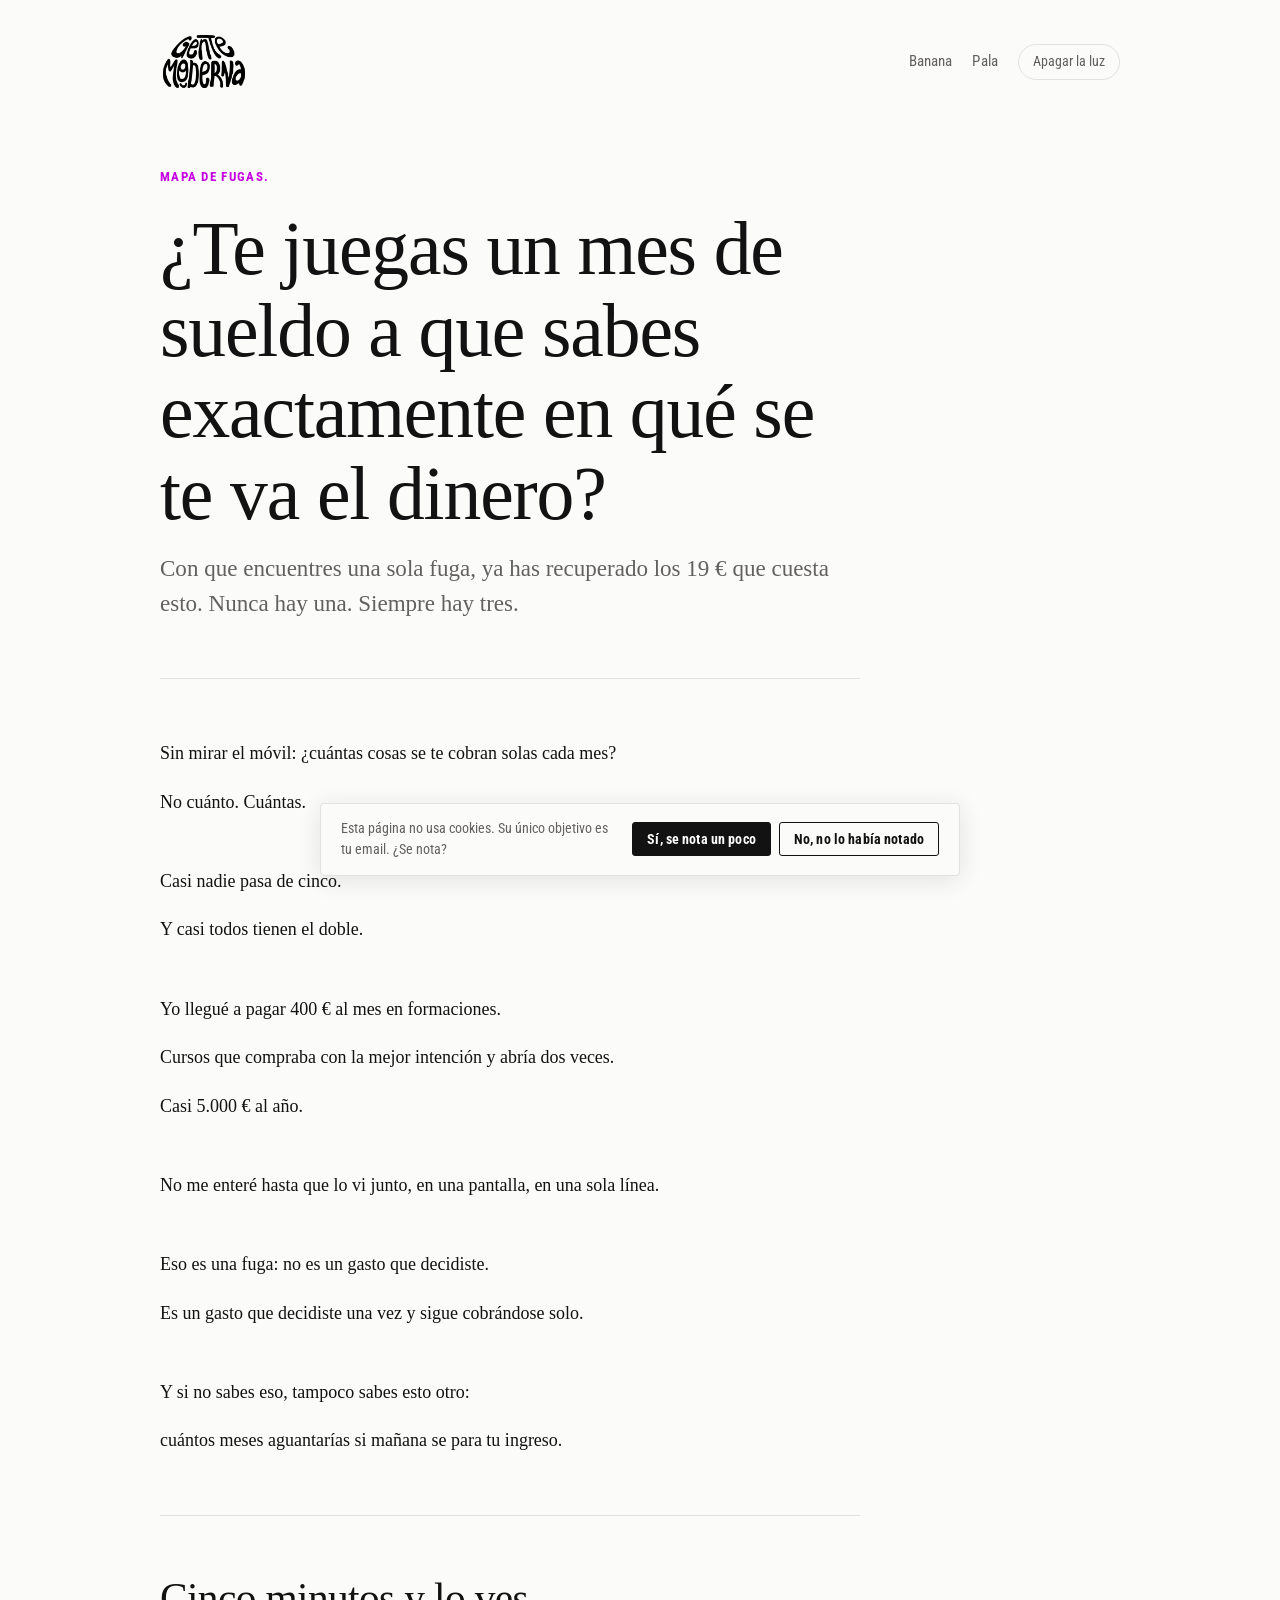
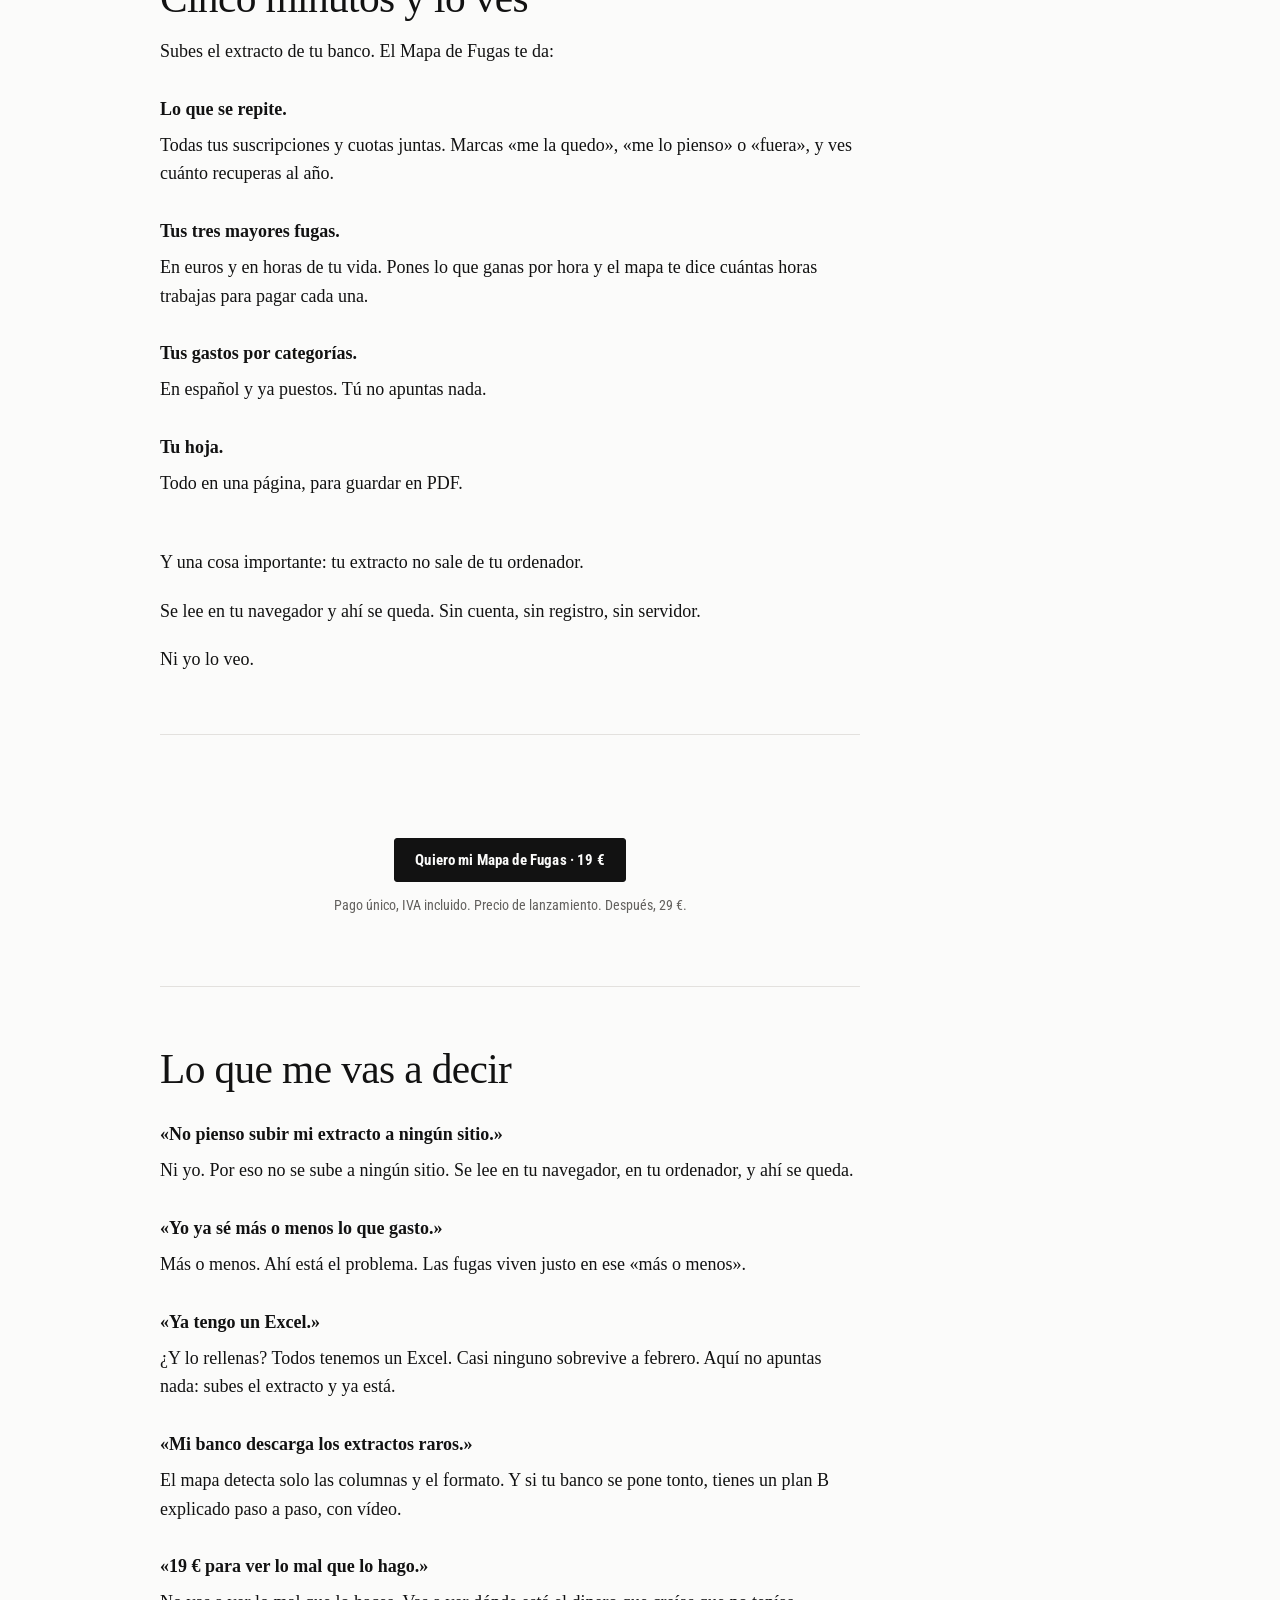
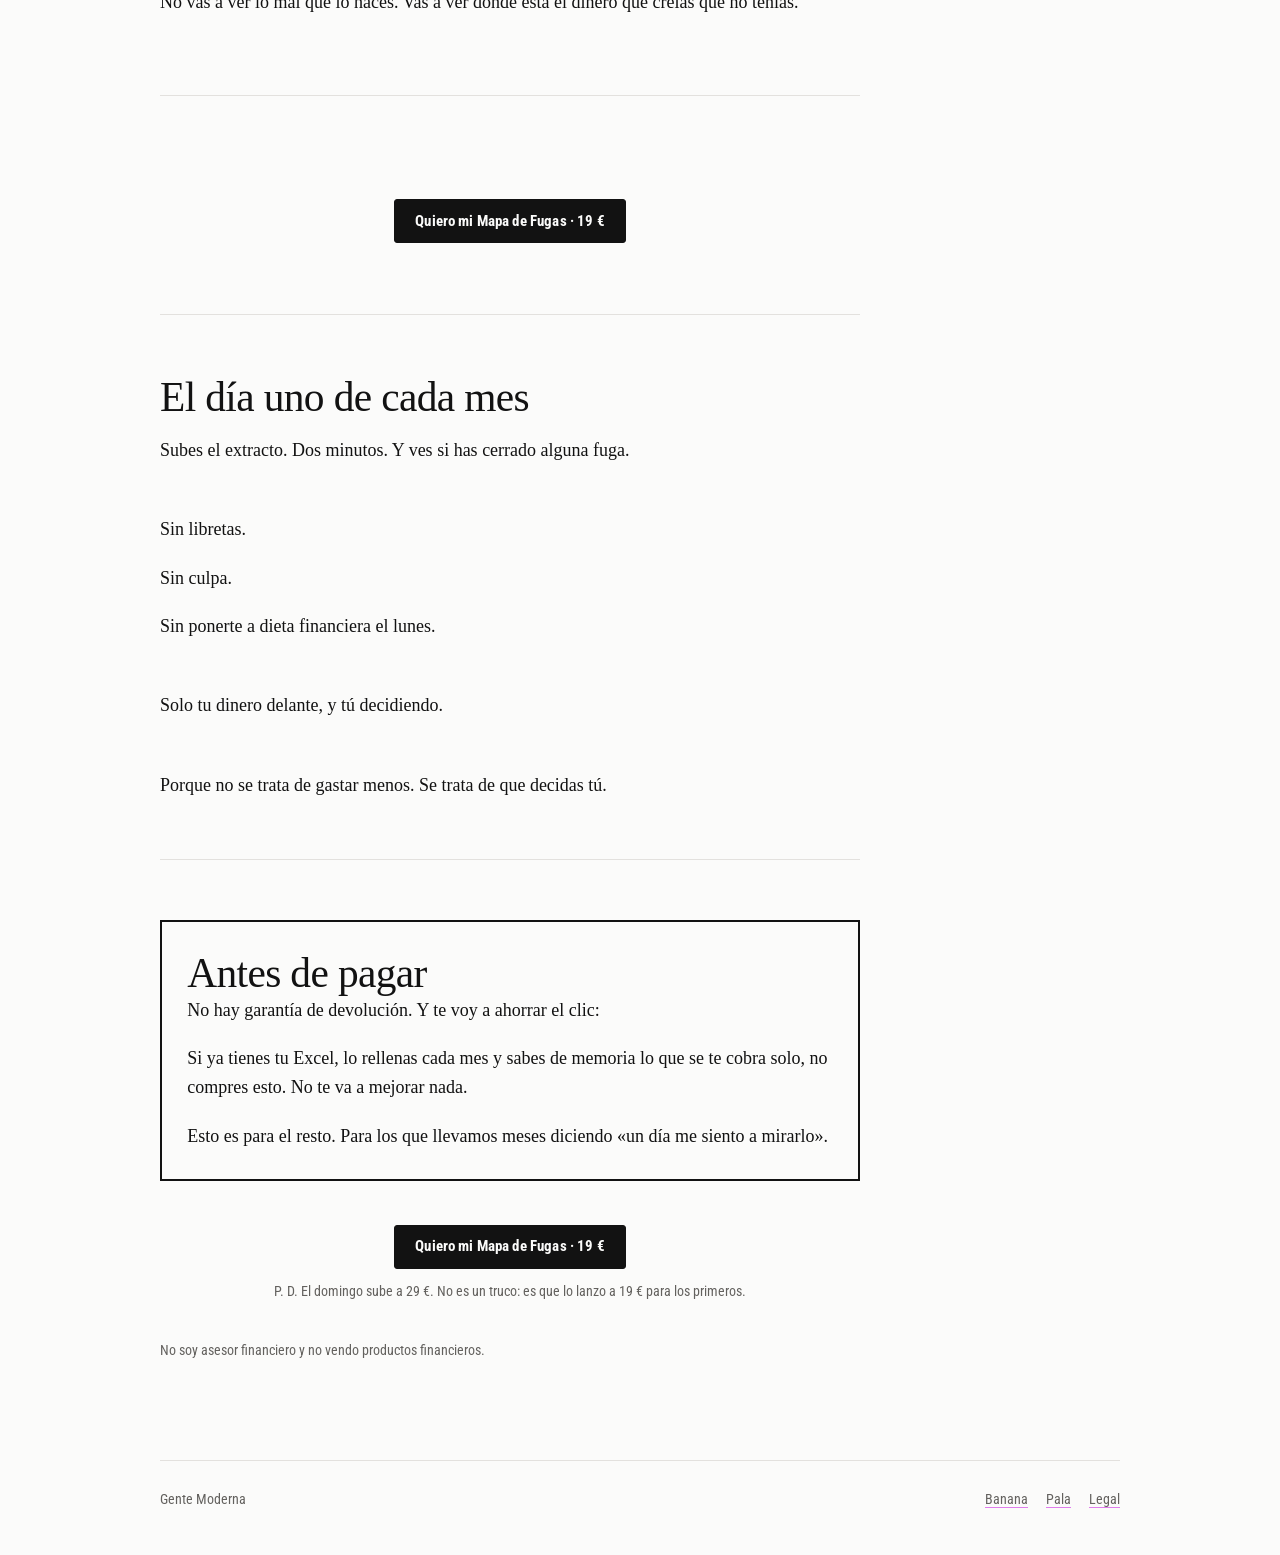
==== mapa-de-fugas/index.html @ 333acfe8 "Mapa de Fugas: página de ventas en /mapa-de-fugas" ====
<!doctype html>
<html lang="es">
  <head>
    <meta charset="utf-8">
    <meta name="viewport" content="width=device-width, initial-scale=1">
    <title>Mapa de Fugas - Gente Moderna</title>
    <meta name="description" content="Sube el extracto de tu banco y mira por dónde se te va el dinero. Tus tres mayores fugas, en euros y en horas de tu vida.">
    <meta property="og:type" content="website">
    <meta property="og:title" content="Mapa de Fugas — Gente Moderna">
    <meta property="og:description" content="¿Te juegas un mes de sueldo a que sabes exactamente en qué se te va el dinero?">
    <meta property="og:url" content="https://www.gentemoderna.com/mapa-de-fugas/">
    <meta property="og:image" content="https://www.gentemoderna.com/assets/banana-men.jpg">
    <meta name="twitter:card" content="summary_large_image">
    <meta name="twitter:title" content="Mapa de Fugas — Gente Moderna">
    <meta name="twitter:description" content="¿Te juegas un mes de sueldo a que sabes exactamente en qué se te va el dinero?">
    <meta name="twitter:image" content="https://www.gentemoderna.com/assets/banana-men.jpg">
    <link rel="icon" href="/assets/FAVICON_BUENO.png" type="image/png">
    <link rel="apple-touch-icon" href="/assets/FAVICON_BUENO.png">
    <meta name="theme-color" content="#fbfbfa" media="(prefers-color-scheme: light)">
    <meta name="theme-color" content="#121212" media="(prefers-color-scheme: dark)">
    <link rel="stylesheet" href="/styles.css">
    <script>
      (function(){
        var t = localStorage.getItem("gm-theme");
        var d = window.matchMedia("(prefers-color-scheme: dark)").matches;
        document.documentElement.dataset.theme = t || (d ? "dark" : "light");
      })();
    </script>
    <script defer src="/_vercel/insights/script.js"></script>
    <style>
      .oferta { border-top: 2px solid currentColor; border-bottom: 2px solid currentColor; padding: 1.6em 0; }
      .obj dt { font-weight: 800; margin-top: 1.6em; }
      .obj dd { margin: .4em 0 0; }
      .cierre { border: 2px solid currentColor; padding: 1.6em 1.4em; }
      .cta-wrap { text-align: center; margin: 2.4em 0 .6em; }
      .cta-wrap .micro { margin-top: .9em; }
    </style>
  </head>
  <body>
    <header class="site-header">
      <a class="brand" href="/index.html" aria-label="Gente Moderna">
        <img class="brand-logo light" src="/assets/logo-negro.png" alt="Gente Moderna">
        <img class="brand-logo dark" src="/assets/logo-blanco.png" alt="">
      </a>
      <nav class="nav" aria-label="Principal">
        <a href="/sobre-mi.html">Banana</a>
        <a href="/pala.html">Pala</a>
        <button class="theme-toggle" type="button" data-theme-toggle>Apagar la luz</button>
      </nav>
    </header>

    <main>

      <section class="page-intro">
        <p class="eyebrow">Mapa de Fugas.</p>
        <h1>¿Te juegas un mes de sueldo a que sabes exactamente en qué se te va el dinero?</h1>
        <p class="lede">Con que encuentres una sola fuga, ya has recuperado los 19 € que cuesta esto. Nunca hay una. Siempre hay tres.</p>
      </section>

      <section class="section">
        <p>Sin mirar el móvil: ¿cuántas cosas se te cobran solas cada mes?</p>
        <p>No cuánto. Cuántas.</p>
        <p class="gap">Casi nadie pasa de cinco.</p>
        <p>Y casi todos tienen el doble.</p>
        <p class="gap">Yo llegué a pagar 400 € al mes en formaciones.</p>
        <p>Cursos que compraba con la mejor intención y abría dos veces.</p>
        <p>Casi 5.000 € al año.</p>
        <p class="gap">No me enteré hasta que lo vi junto, en una pantalla, en una sola línea.</p>
        <p class="gap">Eso es una fuga: no es un gasto que decidiste.</p>
        <p>Es un gasto que decidiste una vez y sigue cobrándose solo.</p>
        <p class="gap">Y si no sabes eso, tampoco sabes esto otro:</p>
        <p>cuántos meses aguantarías si mañana se para tu ingreso.</p>
      </section>

      <section class="section">
        <h2>Cinco minutos y lo ves</h2>
        <p>Subes el extracto de tu banco. El Mapa de Fugas te da:</p>
        <dl class="obj">
          <dt>Lo que se repite.</dt>
          <dd>Todas tus suscripciones y cuotas juntas. Marcas «me la quedo», «me lo pienso» o «fuera», y ves cuánto recuperas al año.</dd>
          <dt>Tus tres mayores fugas.</dt>
          <dd>En euros y en horas de tu vida. Pones lo que ganas por hora y el mapa te dice cuántas horas trabajas para pagar cada una.</dd>
          <dt>Tus gastos por categorías.</dt>
          <dd>En español y ya puestos. Tú no apuntas nada.</dd>
          <dt>Tu hoja.</dt>
          <dd>Todo en una página, para guardar en PDF.</dd>
        </dl>
        <p class="gap">Y una cosa importante: tu extracto no sale de tu ordenador.</p>
        <p>Se lee en tu navegador y ahí se queda. Sin cuenta, sin registro, sin servidor.</p>
        <p>Ni yo lo veo.</p>
      </section>

      <section class="section">
        <div class="cta-wrap">
          <a class="button" href="https://jof.systeme.io/mapa-de-fugas">Quiero mi Mapa de Fugas · 19 €</a>
          <p class="micro">Pago único, IVA incluido. Precio de lanzamiento. Después, 29 €.</p>
        </div>
      </section>

      <section class="section">
        <h2>Lo que me vas a decir</h2>
        <dl class="obj">
          <dt>«No pienso subir mi extracto a ningún sitio.»</dt>
          <dd>Ni yo. Por eso no se sube a ningún sitio. Se lee en tu navegador, en tu ordenador, y ahí se queda.</dd>
          <dt>«Yo ya sé más o menos lo que gasto.»</dt>
          <dd>Más o menos. Ahí está el problema. Las fugas viven justo en ese «más o menos».</dd>
          <dt>«Ya tengo un Excel.»</dt>
          <dd>¿Y lo rellenas? Todos tenemos un Excel. Casi ninguno sobrevive a febrero. Aquí no apuntas nada: subes el extracto y ya está.</dd>
          <dt>«Mi banco descarga los extractos raros.»</dt>
          <dd>El mapa detecta solo las columnas y el formato. Y si tu banco se pone tonto, tienes un plan B explicado paso a paso, con vídeo.</dd>
          <dt>«19 € para ver lo mal que lo hago.»</dt>
          <dd>No vas a ver lo mal que lo haces. Vas a ver dónde está el dinero que creías que no tenías.</dd>
        </dl>
      </section>

      <section class="section">
        <div class="cta-wrap">
          <a class="button" href="https://jof.systeme.io/mapa-de-fugas">Quiero mi Mapa de Fugas · 19 €</a>
        </div>
      </section>

      <section class="section">
        <h2>El día uno de cada mes</h2>
        <p>Subes el extracto. Dos minutos. Y ves si has cerrado alguna fuga.</p>
        <p class="gap">Sin libretas.</p>
        <p>Sin culpa.</p>
        <p>Sin ponerte a dieta financiera el lunes.</p>
        <p class="gap">Solo tu dinero delante, y tú decidiendo.</p>
        <p class="gap">Porque no se trata de gastar menos. Se trata de que decidas tú.</p>
      </section>

      <section class="section">
        <div class="cierre">
          <h2>Antes de pagar</h2>
          <p>No hay garantía de devolución. Y te voy a ahorrar el clic:</p>
          <p>Si ya tienes tu Excel, lo rellenas cada mes y sabes de memoria lo que se te cobra solo, no compres esto. No te va a mejorar nada.</p>
          <p>Esto es para el resto. Para los que llevamos meses diciendo «un día me siento a mirarlo».</p>
        </div>
        <div class="cta-wrap">
          <a class="button" href="https://jof.systeme.io/mapa-de-fugas">Quiero mi Mapa de Fugas · 19 €</a>
          <p class="micro">P. D. El domingo sube a 29 €. No es un truco: es que lo lanzo a 19 € para los primeros.</p>
        </div>
        <p class="micro gap">No soy asesor financiero y no vendo productos financieros.</p>
      </section>

    </main>

    <footer class="site-footer">
      <span>Gente Moderna</span>
      <nav aria-label="Footer">
        <a href="/sobre-mi.html">Banana</a>
        <a href="/pala.html">Pala</a>
        <a href="/legal.html">Legal</a>
      </nav>
    </footer>
    <script src="/script.js"></script>
  </body>
</html>
---- styles.css ----
@font-face {
  font-family: "Roboto Condensed";
  src: url("assets/fonts/roboto-condensed-latin-400-normal.woff2") format("woff2");
  font-weight: 400;
  font-style: normal;
  font-display: swap;
}
@font-face {
  font-family: "Roboto Condensed";
  src: url("assets/fonts/roboto-condensed-latin-500-normal.woff2") format("woff2");
  font-weight: 500;
  font-style: normal;
  font-display: swap;
}
@font-face {
  font-family: "Roboto Condensed";
  src: url("assets/fonts/roboto-condensed-latin-700-normal.woff2") format("woff2");
  font-weight: 700;
  font-style: normal;
  font-display: swap;
}

/* ─── Tokens ─────────────────────────────────────────────── */
:root {
  color-scheme: light;
  --bg:          #fbfbfa;
  --text:        #121212;
  --muted:       #63615e;
  --soft:        #f1f0ee;
  --line:        #e3e1de;
  --accent:      #c501e2;
  --accent-light:#f9eafc;
  --accent-ink:  #ffffff;
  --field:       #ffffff;
  --max:         700px;
  --wide:        960px;
  --sans: "Roboto Condensed", ui-sans-serif, system-ui, -apple-system, BlinkMacSystemFont, "Segoe UI", sans-serif;
  --serif: ui-serif, Georgia, Cambria, "Times New Roman", Times, serif;
}

:root[data-theme="dark"] {
  color-scheme: dark;
  --bg:          #121212;
  --text:        #f3f2f0;
  --muted:       #a09d99;
  --soft:        #1d1c1b;
  --line:        #33312f;
  --accent:      #e08af0;
  --accent-light:#2a1530;
  --accent-ink:  #121212;
  --field:       #1a1918;
}

/* ─── Reset ──────────────────────────────────────────────── */
*, *::before, *::after { box-sizing: border-box; }

html {
  background: var(--bg);
  color: var(--text);
  font-family: var(--serif);
  font-size: 18px;
  -webkit-font-smoothing: antialiased;
  scroll-behavior: smooth;
}

body {
  margin: 0;
  min-height: 100dvh;
  background: var(--bg);
  color: var(--text);
  line-height: 1.6;
}

/* ─── Links ──────────────────────────────────────────────── */
a {
  color: inherit;
  text-decoration-color: color-mix(in srgb, var(--accent) 50%, transparent);
  text-decoration-thickness: 1px;
  text-underline-offset: 0.2em;
  transition: color 0.15s;
}

a:hover { color: var(--accent); }

/* ─── Layout ─────────────────────────────────────────────── */
.site-header,
.site-footer,
main {
  width: min(var(--wide), calc(100% - 48px));
  margin-inline: auto;
}

/* ─── Header ─────────────────────────────────────────────── */
.site-header {
  display: flex;
  align-items: center;
  justify-content: space-between;
  gap: 24px;
  padding: 32px 0 52px;
}

.brand {
  display: inline-flex;
  flex: 0 0 auto;
  line-height: 0;
  text-decoration: none;
}

.brand-logo {
  display: block;
  height: auto;
  width: clamp(68px, 7.5vw, 88px);
}

.brand-logo.dark { display: none; }

:root[data-theme="dark"] .brand-logo.light { display: none; }
:root[data-theme="dark"] .brand-logo.dark  { display: block; }

.nav {
  display: flex;
  align-items: center;
  gap: 20px;
  color: var(--muted);
  font-family: var(--sans);
  font-size: 0.82rem;
  letter-spacing: 0.01em;
}

.nav a {
  text-decoration: none;
  transition: color 0.15s;
}

.nav a:hover { color: var(--text); }

.theme-toggle {
  appearance: none;
  border: 1px solid var(--line);
  border-radius: 999px;
  background: transparent;
  color: var(--muted);
  cursor: pointer;
  font-family: var(--sans);
  font-size: 0.76rem;
  line-height: 1;
  min-height: 36px;
  padding: 0 14px;
  transition: border-color 0.15s, color 0.15s;
}

.theme-toggle:hover {
  border-color: var(--accent);
  color: var(--accent);
}

/* ─── Type ───────────────────────────────────────────────── */
h1, h2, h3 {
  font-weight: 400;
  line-height: 1.08;
  margin: 0;
  letter-spacing: -0.015em;
}

h1 { font-size: clamp(2.4rem, 6.5vw, 4.2rem); }
h2 { font-size: clamp(1.5rem, 3.8vw, 2.3rem); }
h3 { font-size: 1.05rem; font-weight: 500; letter-spacing: 0; }

p { margin: 0; }

.eyebrow {
  color: var(--accent);
  font-family: var(--sans);
  font-size: 0.72rem;
  font-weight: 700;
  letter-spacing: 0.1em;
  margin: 0 0 20px;
  text-transform: uppercase;
}

.lede {
  color: var(--muted);
  font-size: clamp(1.05rem, 2.2vw, 1.28rem);
  line-height: 1.55;
  margin-top: 22px;
}

.micro {
  color: var(--muted);
  font-family: var(--sans);
  font-size: 0.76rem;
  line-height: 1.5;
}

/* ─── Hero ───────────────────────────────────────────────── */
.hero {
  width: min(var(--max), 100%);
  padding: 20px 0 80px;
}

.hero h1 {
  max-width: 680px;
}

.hero-micro {
  margin-top: 18px;
}

/* ─── Buttons ────────────────────────────────────────────── */
.actions {
  display: flex;
  flex-wrap: wrap;
  gap: 10px;
  margin-top: 36px;
}

.button {
  align-items: center;
  background: var(--text);
  border: 1.5px solid var(--text);
  border-radius: 3px;
  color: var(--bg);
  display: inline-flex;
  font-family: var(--sans);
  font-size: 0.84rem;
  font-weight: 600;
  justify-content: center;
  letter-spacing: 0.01em;
  min-height: 44px;
  padding: 0 20px;
  text-decoration: none;
  transition: background 0.15s, border-color 0.15s, color 0.15s;
}

.button:hover {
  background: var(--accent);
  border-color: var(--accent);
  color: var(--accent-ink);
}

.button.secondary {
  background: transparent;
  color: var(--text);
}

.button.secondary:hover {
  color: var(--accent-ink);
}

/* ─── Sections ───────────────────────────────────────────── */
.section {
  width: min(var(--max), 100%);
  border-top: 1px solid var(--line);
  padding: 60px 0;
}

.section > h2 + p,
.section > h2 + .lede,
.page-intro .lede {
  margin-top: 16px;
}

.section p + p { margin-top: 1.1em; }
.section p.gap { margin-top: 2.8em; }

/* ─── Pillar grid ────────────────────────────────────────── */
.grid {
  display: grid;
  gap: 0;
  grid-template-columns: repeat(2, minmax(0, 1fr));
  margin-top: 36px;
  border-top: 1px solid var(--line);
  border-left: 1px solid var(--line);
}

.pillar {
  border-right: 1px solid var(--line);
  border-bottom: 1px solid var(--line);
  padding: 22px 20px 24px;
  transition: background 0.15s;
}

.pillar:hover {
  background: var(--soft);
}

.pillar h3 {
  color: var(--text);
}

.pillar p {
  color: var(--muted);
  font-size: 0.95rem;
  line-height: 1.55;
  margin-top: 8px;
}

/* ─── Signup ─────────────────────────────────────────────── */
.signup {
  background: var(--soft);
  border-radius: 4px;
  margin-top: 28px;
  padding: 28px;
}

.form-row {
  display: grid;
  gap: 8px;
  grid-template-columns: minmax(0, 1fr) auto;
  margin-bottom: 12px;
}

input:not([type="checkbox"]),
textarea {
  appearance: none;
  background: var(--field);
  border: 1px solid var(--line);
  border-radius: 3px;
  color: var(--text);
  font: inherit;
  min-height: 44px;
  padding: 10px 13px;
  width: 100%;
  transition: border-color 0.15s;
}

input:not([type="checkbox"]):focus,
textarea:focus {
  outline: 2px solid var(--accent);
  outline-offset: 1px;
  border-color: var(--accent);
}

input[type="checkbox"] {
  accent-color: var(--accent);
  cursor: pointer;
  width: 16px;
  height: 16px;
  flex: 0 0 auto;
}

textarea {
  min-height: 160px;
  resize: vertical;
}

label {
  display: block;
  font-family: var(--sans);
  font-size: 0.8rem;
  font-weight: 600;
  margin-bottom: 6px;
}

.consent {
  align-items: flex-start;
  color: var(--muted);
  display: flex;
  font-family: var(--sans);
  font-size: 0.76rem;
  gap: 10px;
  line-height: 1.5;
  margin: 10px 0 0;
}

.consent input[type="checkbox"] {
  flex: 0 0 auto;
  height: 16px;
  margin-top: 2px;
  min-height: 0;
  padding: 0;
  width: 16px;
}

.consent span { display: block; }

.consent label {
  font-weight: 400;
  font-size: 0.76rem;
  color: var(--muted);
  margin-bottom: 0;
  cursor: pointer;
  line-height: 1.5;
}

/* ─── Article list ───────────────────────────────────────── */
.list {
  display: grid;
  gap: 0;
  margin-top: 28px;
  border-top: 1px solid var(--line);
}

.list a {
  display: flex;
  align-items: baseline;
  gap: 14px;
  text-decoration: none;
  padding: 16px 0;
  border-bottom: 1px solid var(--line);
  transition: color 0.15s;
  font-size: 1.02rem;
}

.list a:hover {
  color: var(--accent);
}

.list a:hover .meta {
  color: var(--accent);
}

.meta {
  color: var(--muted);
  font-family: var(--sans);
  font-size: 0.7rem;
  font-weight: 700;
  letter-spacing: 0.08em;
  flex: 0 0 auto;
  text-transform: uppercase;
  width: 90px;
  transition: color 0.15s;
}

/* ─── Footer ─────────────────────────────────────────────── */
.site-footer {
  border-top: 1px solid var(--line);
  color: var(--muted);
  display: flex;
  flex-wrap: wrap;
  gap: 16px;
  justify-content: space-between;
  align-items: center;
  margin-top: 40px;
  padding: 28px 0 44px;
  font-family: var(--sans);
  font-size: 0.76rem;
}

.site-footer nav {
  display: flex;
  gap: 18px;
}

/* ─── Other pages ────────────────────────────────────────── */
.page-intro {
  width: min(var(--max), 100%);
  padding: 24px 0 56px;
}

.quote {
  border-left: 2px solid var(--accent);
  color: var(--muted);
  margin-top: 28px;
  padding-left: 18px;
}

ul.clean {
  list-style: none;
  margin: 24px 0 0;
  padding: 0;
}

ul.clean li {
  border-top: 1px solid var(--line);
  padding: 14px 0;
}

.stack {
  display: grid;
  gap: 24px;
}

.contact-form {
  display: grid;
  gap: 16px;
  margin-top: 30px;
}

/* ─── Imagen editorial en prosa ─────────────────────────── */
.prose-img {
  display: block;
  width: 100%;
  max-width: 420px;
  height: auto;
  margin-top: 2.4em;
  border-radius: 2px;
  filter: grayscale(60%) contrast(1.05);
  opacity: 0.88;
}


/* ─── Collapsible ────────────────────────────────────────── */
.collapsible {
  border: none;
  padding: 0;
  margin: 0;
}

.collapsible summary {
  list-style: none;
  cursor: pointer;
  display: flex;
  align-items: center;
  gap: 10px;
  user-select: none;
}

.collapsible summary::-webkit-details-marker { display: none; }

.collapsible summary h2 {
  transition: color 0.15s;
}

.collapsible summary:hover h2 {
  color: var(--accent);
}

.collapsible summary::after {
  content: '↓';
  font-family: var(--sans);
  font-size: 1rem;
  font-weight: 400;
  color: var(--muted);
  transition: transform 0.2s;
  flex-shrink: 0;
}

.collapsible[open] summary::after {
  transform: rotate(180deg);
}

.collapsible-body {
  margin-top: 24px;
}

.collapsible-body p + p { margin-top: 1.1em; }
.collapsible-body p.gap { margin-top: 2.8em; }

/* ─── Criterio (palabra destacada) ───────────────────────── */
.criterio {
  font-size: clamp(2.2rem, 6vw, 4rem);
  font-weight: 700;
  letter-spacing: -0.02em;
  line-height: 1;
  margin-top: 4px;
  color: var(--text);
}

/* ─── Hero subtitle (propuesta) ──────────────────────────── */
.hero-sub {
  color: var(--muted);
  font-family: var(--sans);
  font-size: 0.92rem;
  line-height: 1.55;
  margin: 0 0 28px;
}

/* ─── Phase toggle (botón desplegable de fase) ───────────── */
.phase-toggle {
  border: none;
  padding: 0;
  margin: 0;
  width: min(var(--max), 100%);
}

.phase-btn {
  list-style: none;
  cursor: pointer;
  user-select: none;
  display: inline-flex;
  align-items: center;
  gap: 10px;
  background: var(--text);
  border: 1.5px solid var(--text);
  border-radius: 3px;
  color: var(--bg);
  font-family: var(--sans);
  font-size: 0.84rem;
  font-weight: 600;
  letter-spacing: 0.01em;
  min-height: 44px;
  padding: 0 20px;
  margin-top: 40px;
  transition: background 0.15s, border-color 0.15s, color 0.15s;
}

.phase-btn::-webkit-details-marker { display: none; }

.phase-btn:hover {
  background: var(--accent);
  border-color: var(--accent);
  color: var(--accent-ink);
}

.phase-toggle[open] .phase-btn::after {
  content: ' ↑';
  font-weight: 400;
  opacity: 0.6;
}

.phase-body {
  margin: 0;
  padding: 0;
}

/* ─── Aviso no-cookies ───────────────────────────────────── */
.cookie-notice {
  position: fixed;
  bottom: 24px;
  left: 50%;
  transform: translateX(-50%);
  display: flex;
  align-items: center;
  gap: 20px;
  background: var(--bg);
  border: 1px solid var(--line);
  border-radius: 4px;
  box-shadow: 0 4px 24px rgba(0,0,0,0.10);
  padding: 14px 20px;
  font-family: var(--sans);
  font-size: 0.8rem;
  color: var(--muted);
  z-index: 200;
  max-width: min(680px, calc(100% - 48px));
}

.cookie-notice p {
  margin: 0;
  line-height: 1.5;
}

.cookie-notice .button {
  flex-shrink: 0;
  min-height: 34px;
  padding: 0 14px;
  font-size: 0.78rem;
  white-space: nowrap;
}

@media (max-width: 640px) {
  .cookie-notice {
    bottom: 0;
    left: 0;
    right: 0;
    transform: none;
    max-width: 100%;
    border-radius: 0;
    border-left: 0;
    border-right: 0;
    border-bottom: 0;
    flex-direction: column;
    align-items: flex-start;
    gap: 12px;
  }
}

/* ─── Mobile ─────────────────────────────────────────────── */
@media (max-width: 640px) {
  html { font-size: 17px; }

  .site-header,
  .site-footer,
  main {
    width: calc(100% - 40px);
  }

  .site-header {
    align-items: flex-start;
    flex-direction: column;
    padding-bottom: 36px;
  }

  .nav {
    flex-wrap: wrap;
    gap: 10px 14px;
  }

  .hero { padding-top: 8px; }

  .grid {
    grid-template-columns: 1fr;
  }

  .form-row {
    grid-template-columns: 1fr;
  }

  .button,
  .form-row .button {
    width: 100%;
  }

  .signup {
    margin-inline: -20px;
    border-radius: 0;
    padding: 24px 20px;
  }

  .list a {
    flex-direction: column;
    gap: 4px;
  }

  .meta {
    width: auto;
  }
}
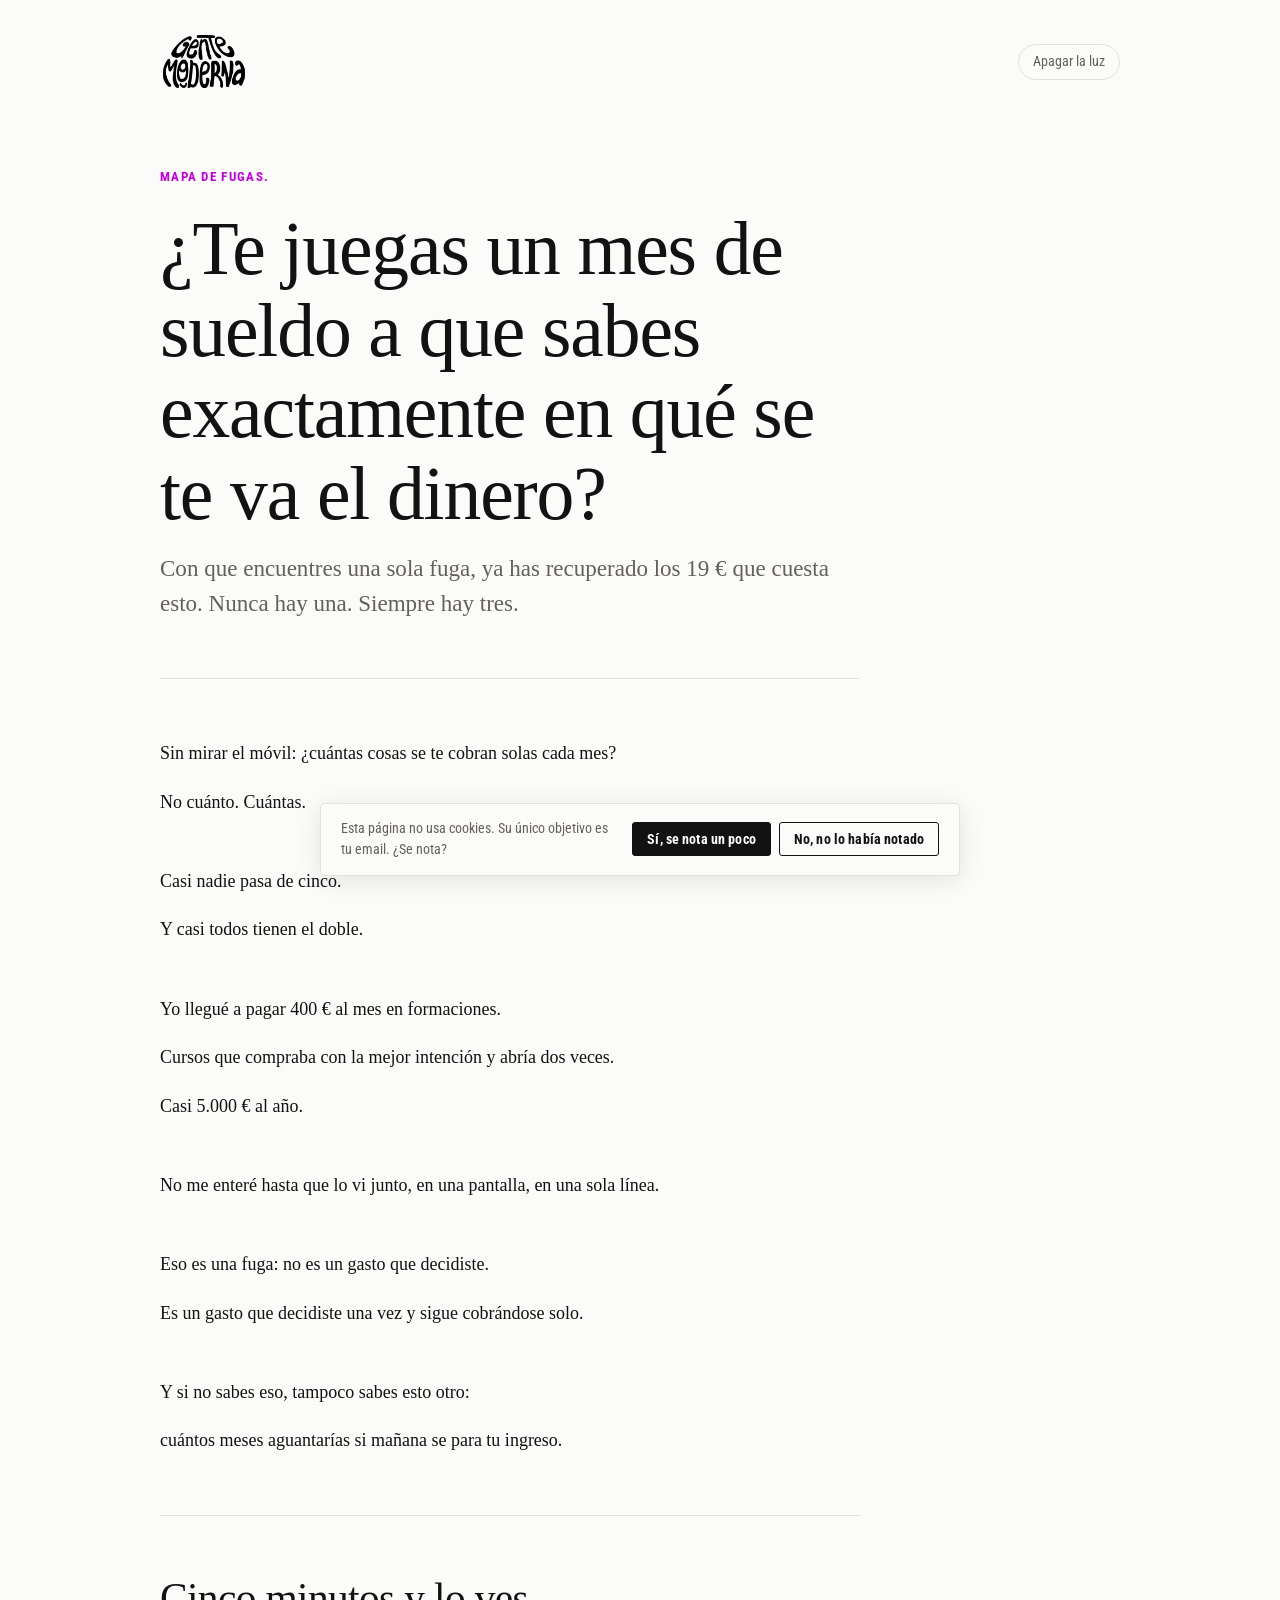
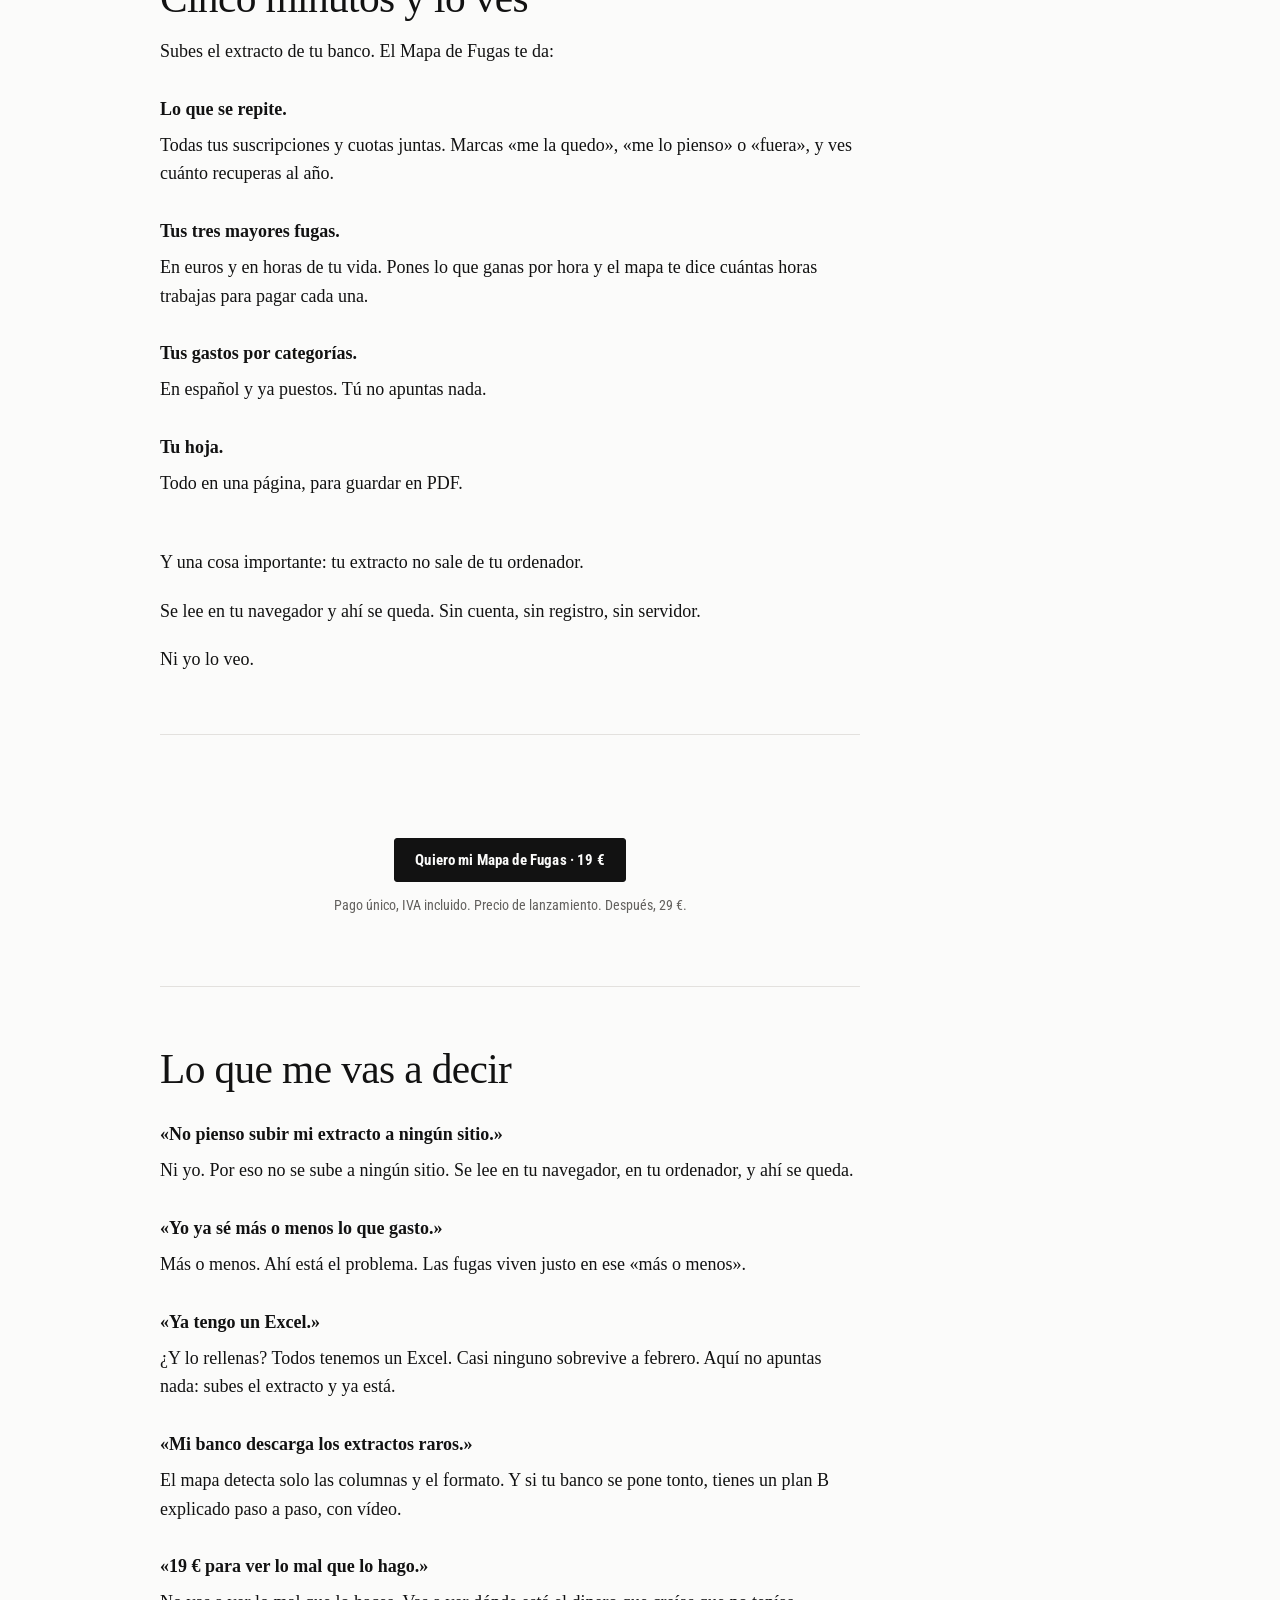
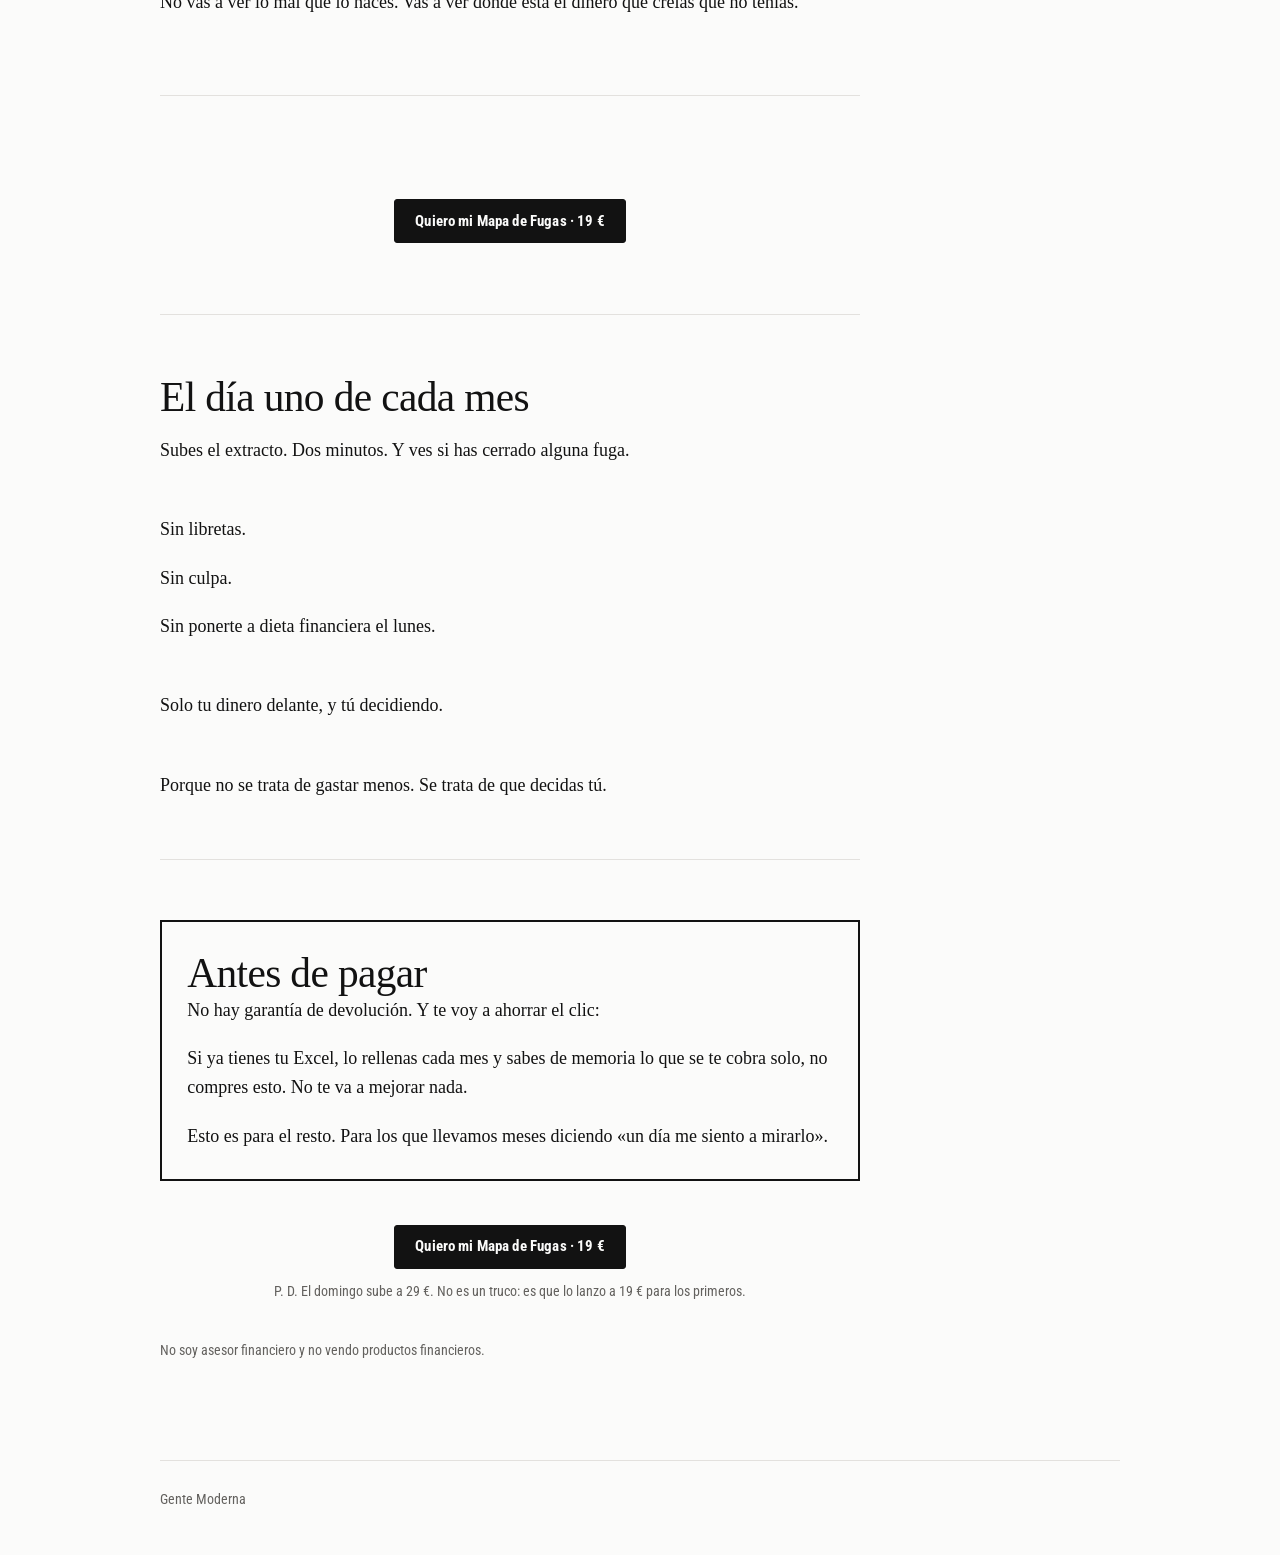
==== commit 3596b67e: "Mapa de Fugas: pagina de ventas sin enlaces de salida" ====
--- a/mapa-de-fugas/index.html
+++ b/mapa-de-fugas/index.html
@@ -38,13 +38,11 @@
   </head>
   <body>
     <header class="site-header">
-      <a class="brand" href="/index.html" aria-label="Gente Moderna">
+      <span class="brand" aria-label="Gente Moderna">
         <img class="brand-logo light" src="/assets/logo-negro.png" alt="Gente Moderna">
         <img class="brand-logo dark" src="/assets/logo-blanco.png" alt="">
-      </a>
+      </span>
       <nav class="nav" aria-label="Principal">
-        <a href="/sobre-mi.html">Banana</a>
-        <a href="/pala.html">Pala</a>
         <button class="theme-toggle" type="button" data-theme-toggle>Apagar la luz</button>
       </nav>
     </header>
@@ -147,11 +145,6 @@
 
     <footer class="site-footer">
       <span>Gente Moderna</span>
-      <nav aria-label="Footer">
-        <a href="/sobre-mi.html">Banana</a>
-        <a href="/pala.html">Pala</a>
-        <a href="/legal.html">Legal</a>
-      </nav>
     </footer>
     <script src="/script.js"></script>
   </body>
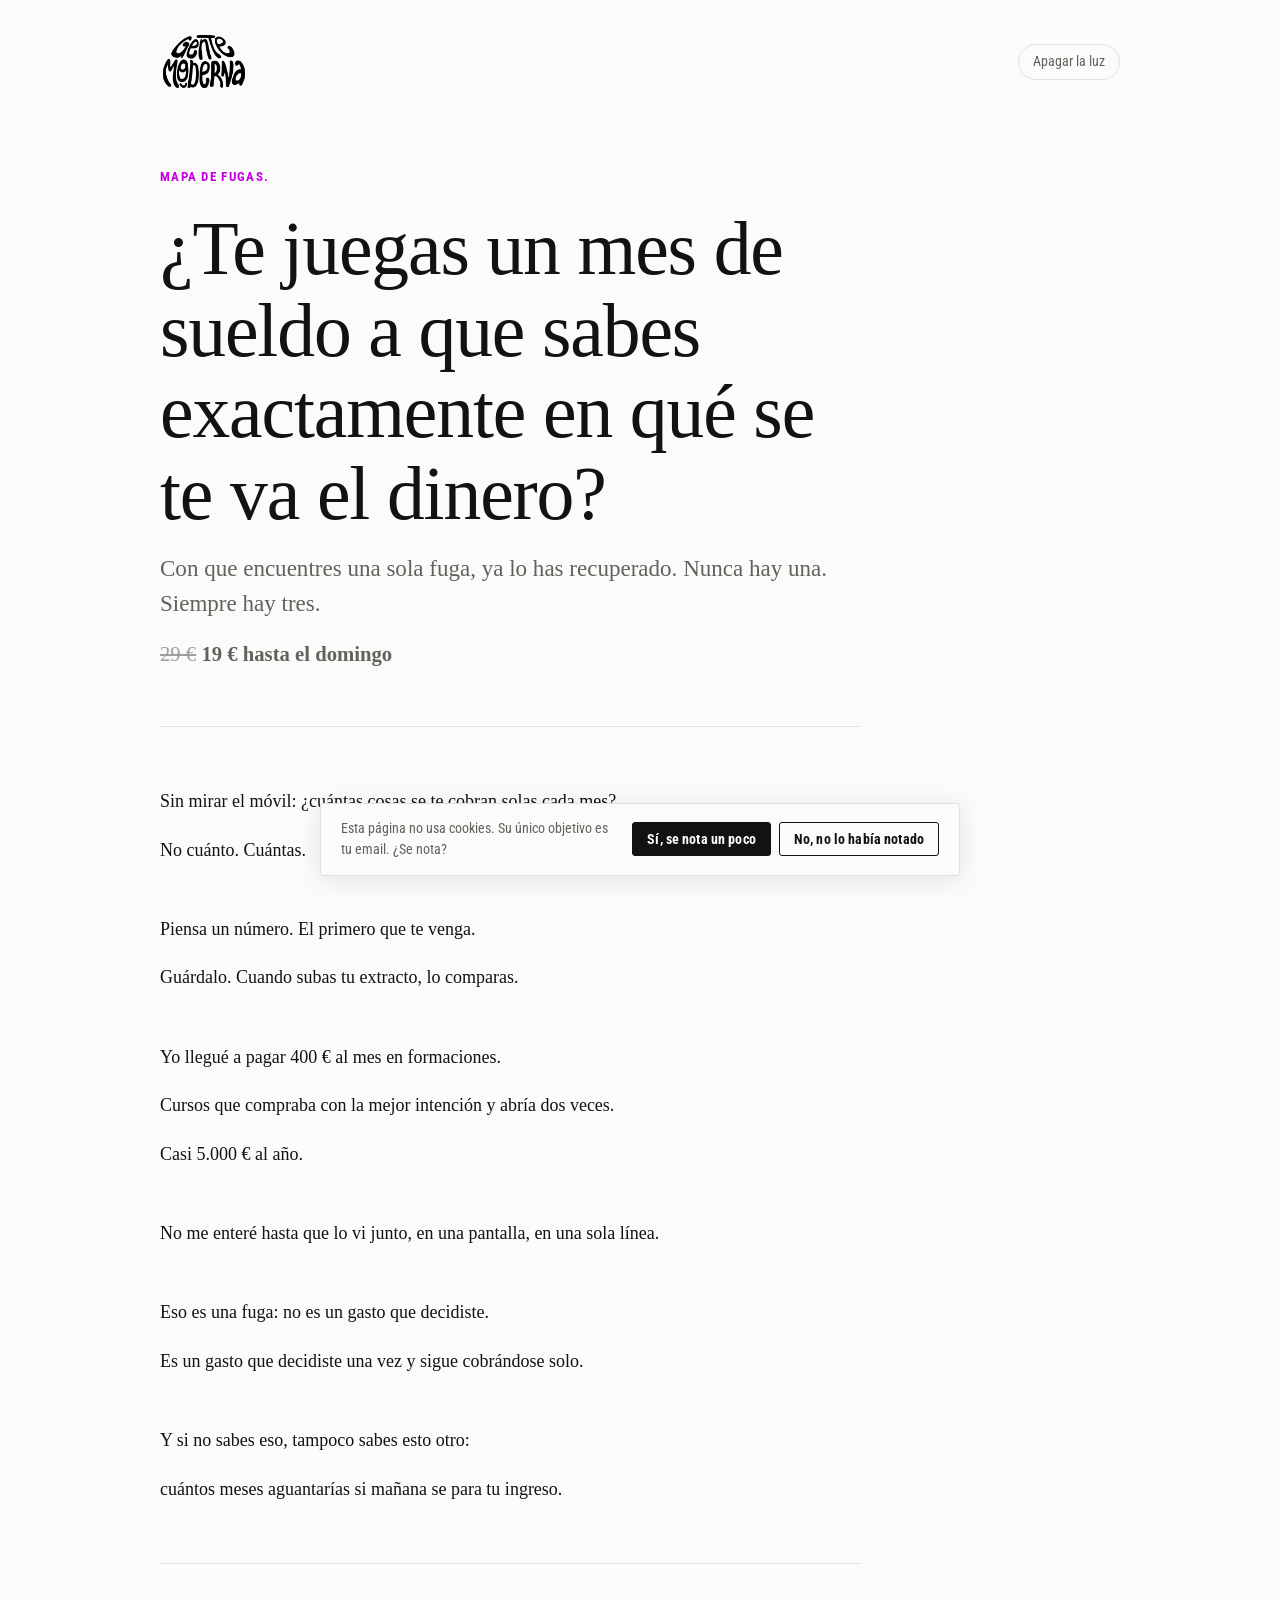
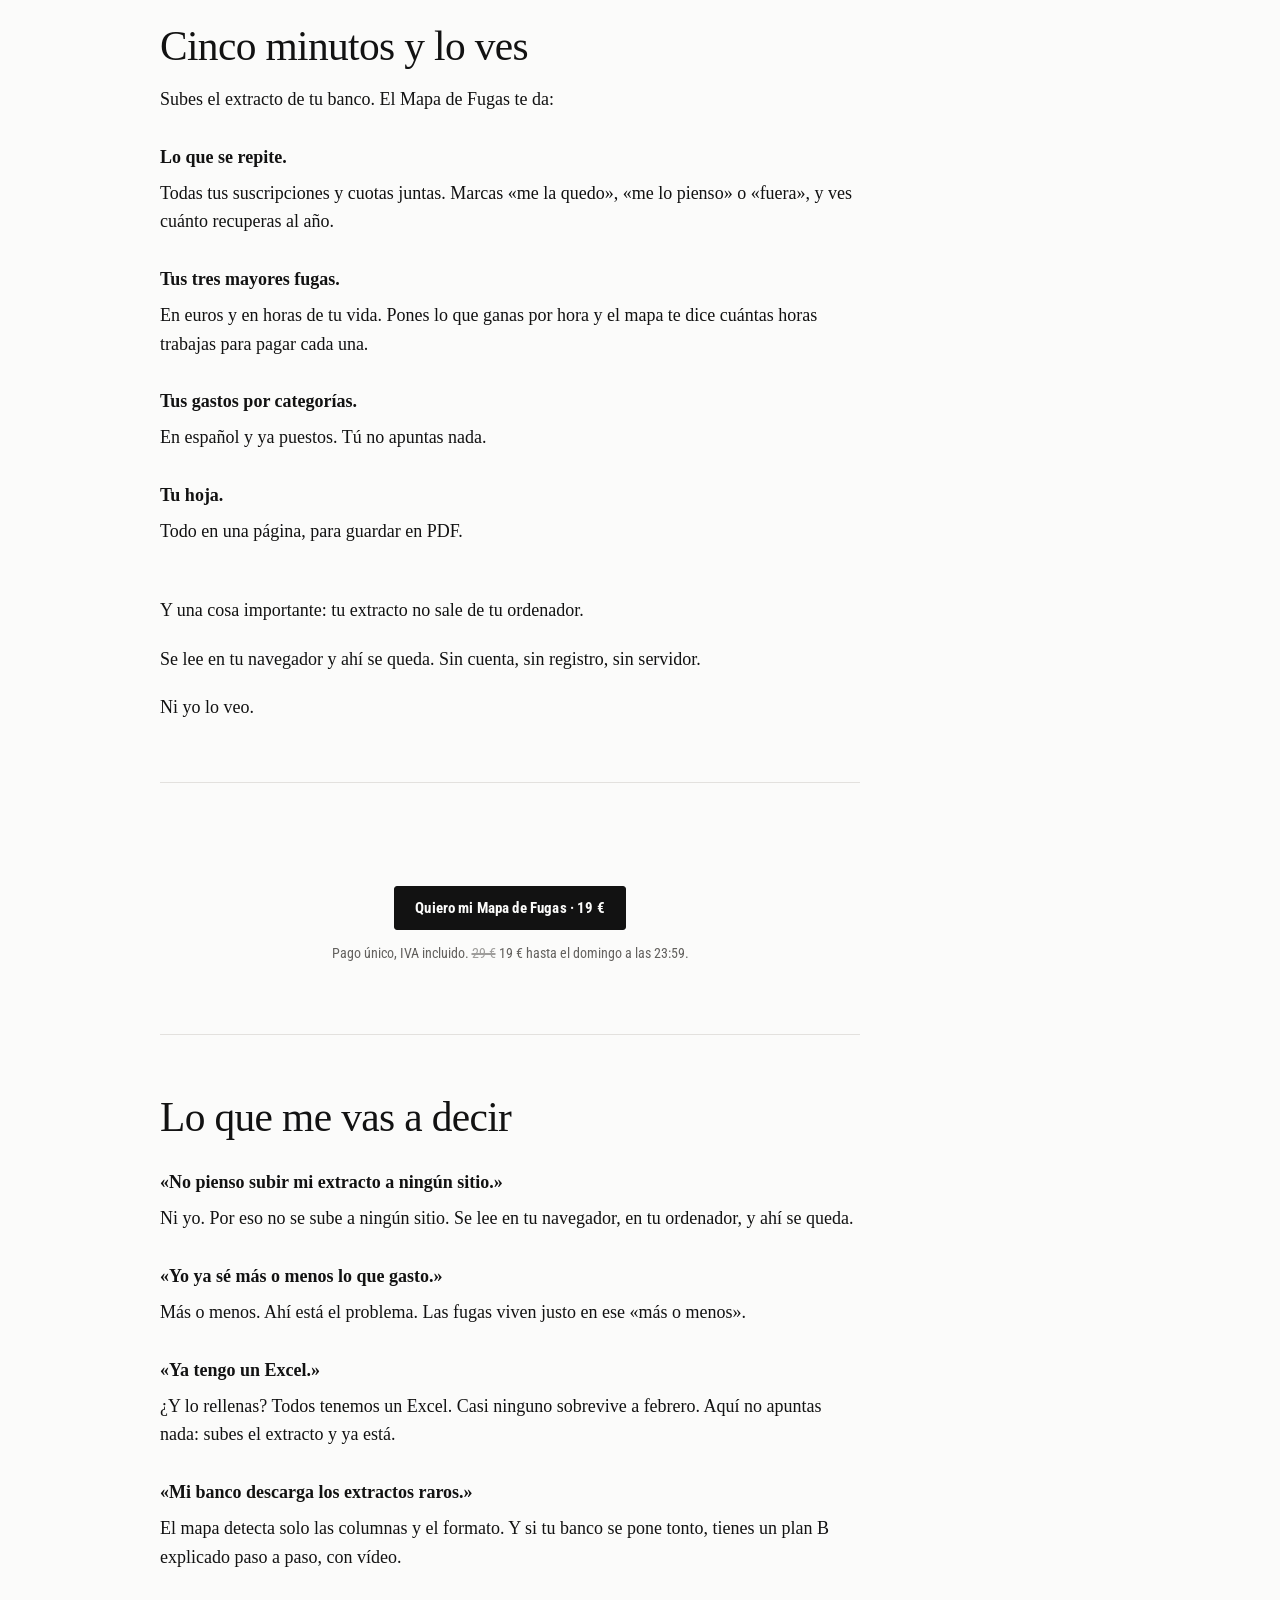
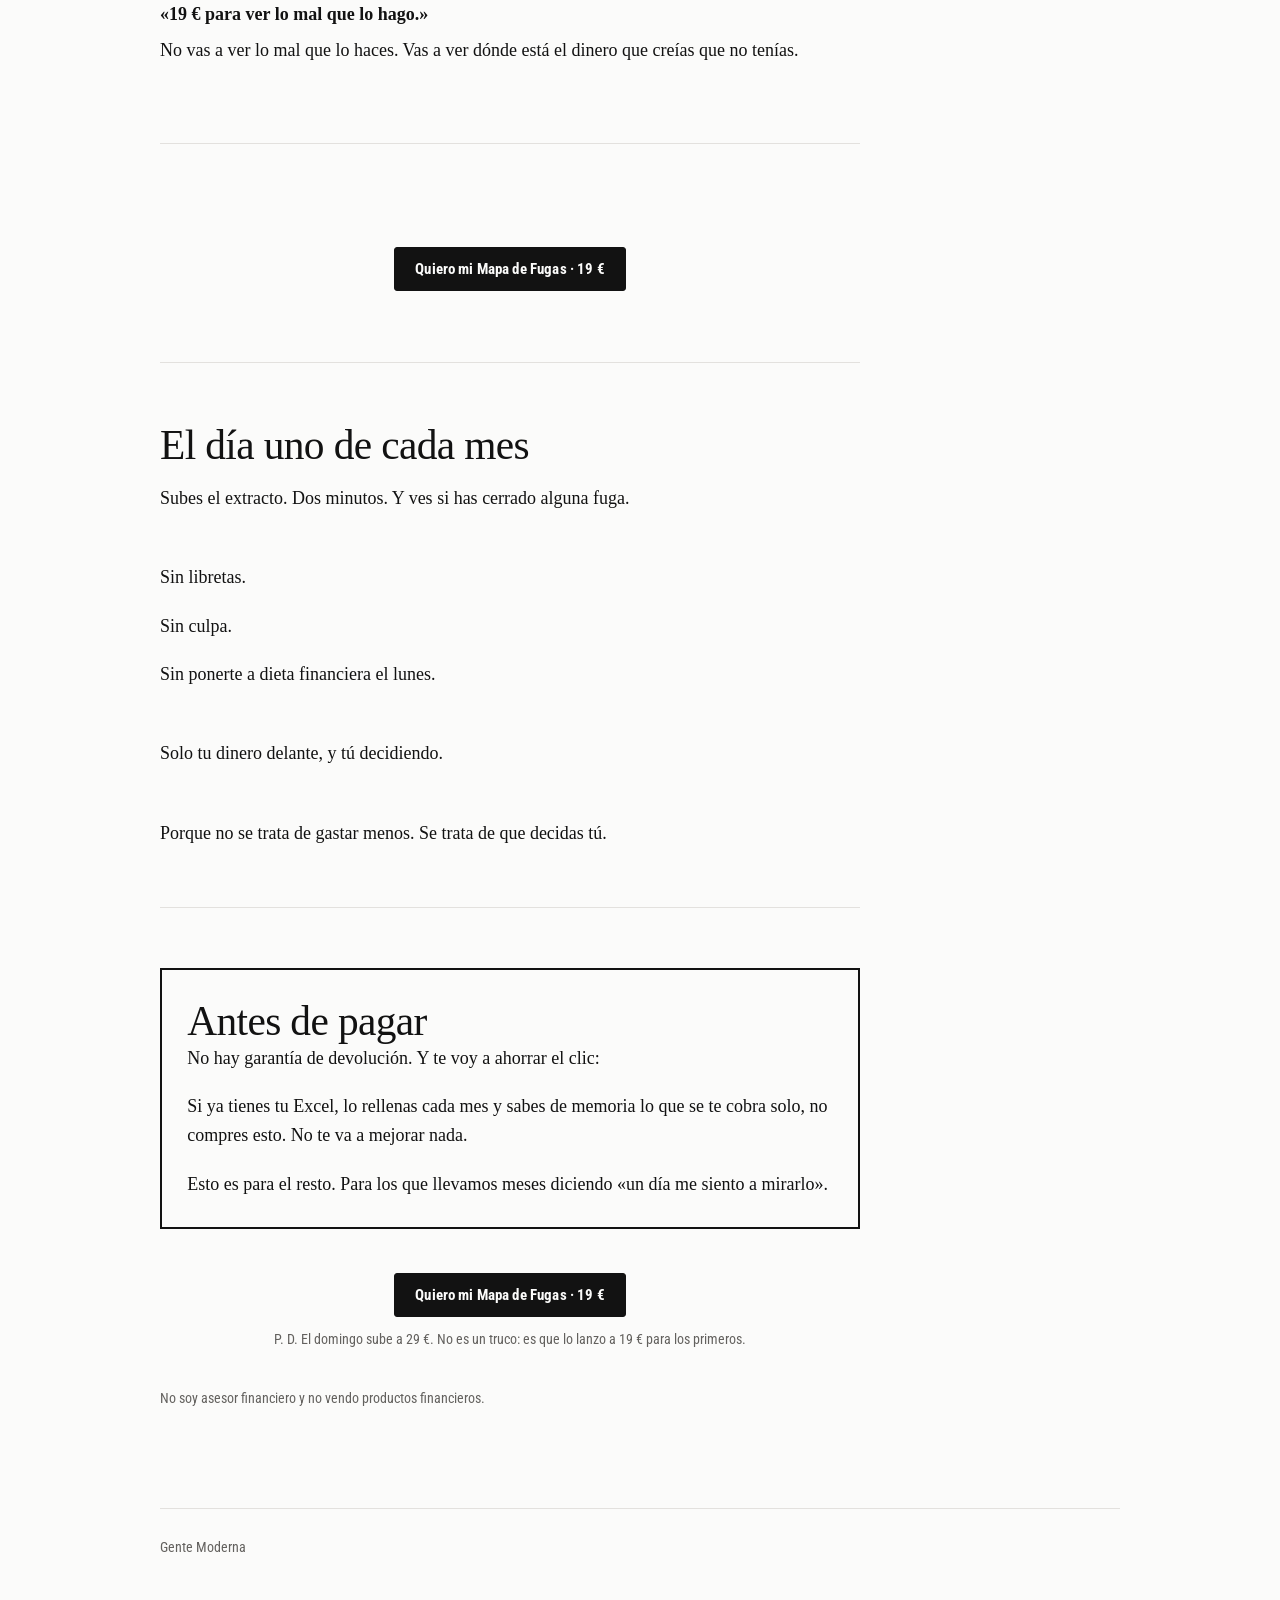
==== commit a88a3df2: "Add files via upload" ====
--- a/mapa-de-fugas/index.html
+++ b/mapa-de-fugas/index.html
@@ -34,6 +34,8 @@
       .cierre { border: 2px solid currentColor; padding: 1.6em 1.4em; }
       .cta-wrap { text-align: center; margin: 2.4em 0 .6em; }
       .cta-wrap .micro { margin-top: .9em; }
+      s { text-decoration-thickness: 2px; opacity: .6; }
+      .precio { margin-top: .4em; font-size: 1.15em; }
     </style>
   </head>
   <body>
@@ -52,14 +54,15 @@
       <section class="page-intro">
         <p class="eyebrow">Mapa de Fugas.</p>
         <h1>¿Te juegas un mes de sueldo a que sabes exactamente en qué se te va el dinero?</h1>
-        <p class="lede">Con que encuentres una sola fuga, ya has recuperado los 19 € que cuesta esto. Nunca hay una. Siempre hay tres.</p>
+        <p class="lede">Con que encuentres una sola fuga, ya lo has recuperado. Nunca hay una. Siempre hay tres.</p>
+        <p class="lede precio"><s>29 €</s> <strong>19 € hasta el domingo</strong></p>
       </section>
 
       <section class="section">
         <p>Sin mirar el móvil: ¿cuántas cosas se te cobran solas cada mes?</p>
         <p>No cuánto. Cuántas.</p>
-        <p class="gap">Casi nadie pasa de cinco.</p>
-        <p>Y casi todos tienen el doble.</p>
+        <p class="gap">Piensa un número. El primero que te venga.</p>
+        <p>Guárdalo. Cuando subas tu extracto, lo comparas.</p>
         <p class="gap">Yo llegué a pagar 400 € al mes en formaciones.</p>
         <p>Cursos que compraba con la mejor intención y abría dos veces.</p>
         <p>Casi 5.000 € al año.</p>
@@ -91,7 +94,7 @@
       <section class="section">
         <div class="cta-wrap">
           <a class="button" href="https://jof.systeme.io/mapa-de-fugas">Quiero mi Mapa de Fugas · 19 €</a>
-          <p class="micro">Pago único, IVA incluido. Precio de lanzamiento. Después, 29 €.</p>
+          <p class="micro">Pago único, IVA incluido. <s>29 €</s> 19 € hasta el domingo a las 23:59.</p>
         </div>
       </section>
 
